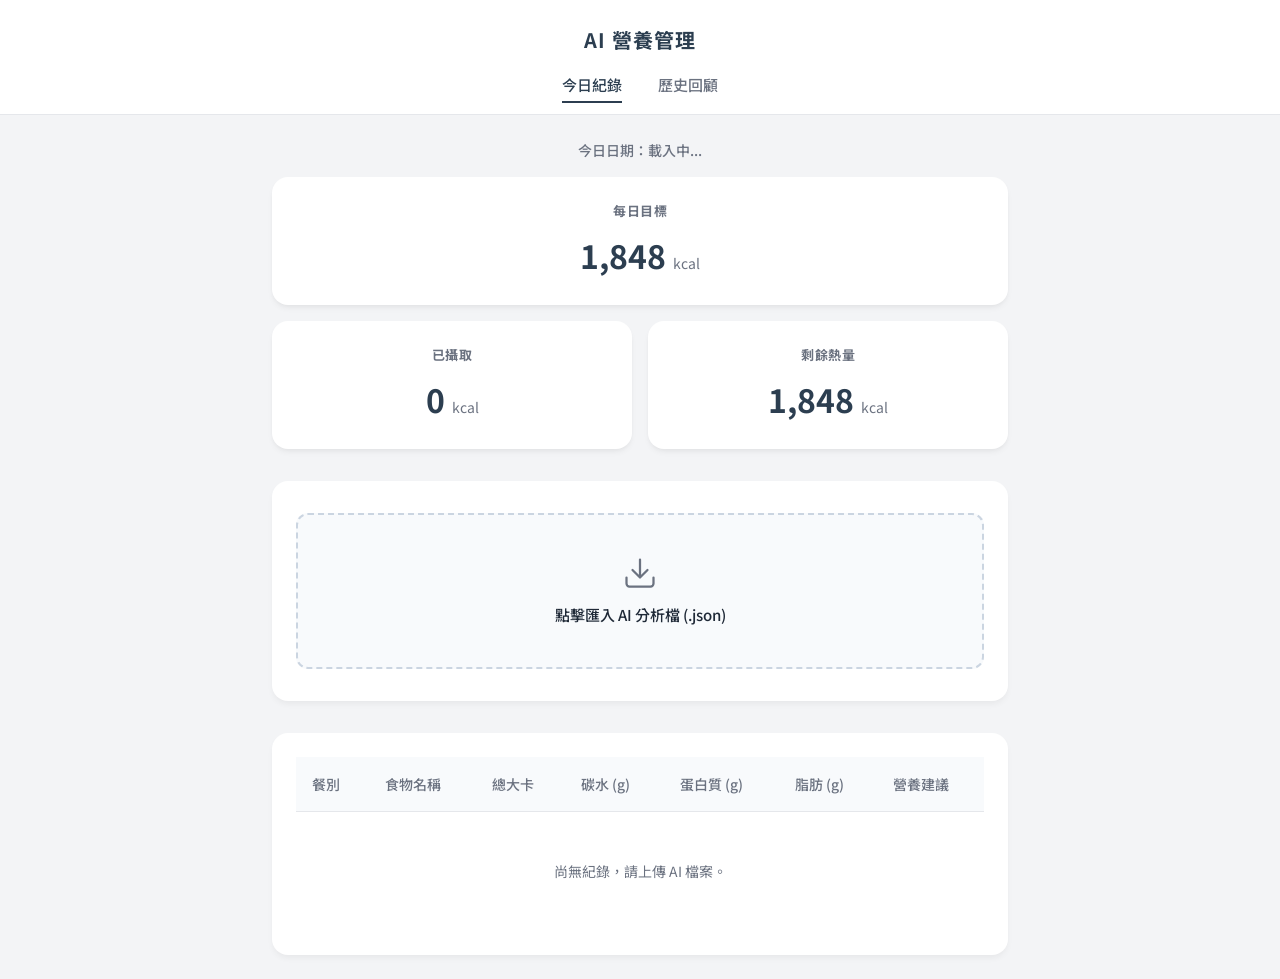
==== index.html @ b48408a4 "更新 index.html" ====
<!DOCTYPE html>
<html lang="zh-TW">
<head>
    <meta charset="UTF-8">
    <meta name="viewport" content="width=device-width, initial-scale=1.0">
    <title>AI 營養管理</title>
    <link rel="stylesheet" href="css/style.css">
    <link href="https://fonts.googleapis.com/css2?family=Noto+Sans+TC:wght@400;500;700&display=swap" rel="stylesheet">
</head>
<body>

    <header class="header">
        <h1>AI 營養管理</h1>
        <nav>
            <a href="index.html" class="active">今日紀錄</a>
            <a href="history.html">歷史回顧</a>
        </nav>
    </header>

    <main class="container">
        
        <section class="summary-section">
            <h2 id="current-date">今日日期：載入中...</h2>
            <div class="goal-card">
                <h3>每日目標</h3>
                <p class="goal-number">1,848 <span class="unit">kcal</span></p>
            </div>
            
            <div class="status-cards">
                <div class="status-card">
                    <h4>已攝取</h4>
                    <p id="total-consumed">0 <span class="unit">kcal</span></p>
                </div>
                <div class="status-card">
                    <h4>剩餘熱量</h4>
                    <p id="remaining-calories">1,848 <span class="unit">kcal</span></p>
                </div>
            </div>
        </section>

        <!-- 修改後的：匯入 JSON 檔案區塊 -->
        <section class="upload-section">
            <div class="upload-box">
                <label for="json-upload" class="upload-label">
                    <svg xmlns="http://www.w3.org/2000/svg" width="36" height="36" fill="none" stroke="currentColor" stroke-linecap="round" stroke-linejoin="round" stroke-width="1.5" class="icon" viewBox="0 0 24 24">
                        <path d="M21 15v4a2 2 0 0 1-2 2H5a2 2 0 0 1-2-2v-4M7 10l5 5 5-5M12 15V3"/>
                    </svg>
                    <span class="text">點擊匯入 AI 分析檔 (.json)</span>
                </label>
                <input type="file" id="json-upload" accept=".json">
            </div>
        </section>

        <section class="table-section">
            <div class="table-responsive">
                <table id="nutrition-table">
                    <thead>
                        <tr>
                            <th>餐別</th>
                            <th>食物名稱</th>
                            <th>總大卡</th>
                            <th>碳水 (g)</th>
                            <th>蛋白質 (g)</th>
                            <th>脂肪 (g)</th>
                            <th>營養建議</th>
                        </tr>
                    </thead>
                    <tbody id="table-body">
                        <tr class="empty-row">
                            <td colspan="7">尚無紀錄，請上傳 AI 檔案。</td>
                        </tr>
                    </tbody>
                    <tfoot id="table-footer">
                        <!-- 日總結會動態產生在這裡 -->
                    </tfoot>
                </table>
            </div>
        </section>

    </main>

    <!-- 現在只需要載入 storage.js 和 app.js，不需要 api.js 了！ -->
    <script src="js/storage.js"></script>
    <script src="js/app.js"></script>

</body>
</html>
---- css/style.css ----
:root {
    --primary-color: #2c3e50;    /* 專業深灰藍 */
    --accent-color: #3b82f6;     /* 現代亮藍色 (按鈕用) */
    --bg-color: #f3f4f6;         /* 乾淨的淺灰背景 */
    --card-bg: #ffffff;          
    --text-main: #1f2937;        
    --text-muted: #6b7280;       
    --border-color: #e5e7eb;     
    --highlight-bg: #f8fafc;     
}

* { box-sizing: border-box; margin: 0; padding: 0; }

body {
    font-family: 'Noto Sans TC', sans-serif;
    background-color: var(--bg-color);
    color: var(--text-main);
    line-height: 1.6;
}

/* 頂部導覽 */
.header {
    background-color: var(--card-bg);
    text-align: center;
    padding: 24px 0 16px;
    border-bottom: 1px solid var(--border-color);
}
.header h1 {
    font-size: 20px;
    font-weight: 700;
    color: var(--primary-color);
    margin-bottom: 16px;
    letter-spacing: 1px;
}
.header nav a {
    text-decoration: none;
    color: var(--text-muted);
    margin: 0 16px;
    padding-bottom: 6px;
    font-weight: 500;
    font-size: 15px;
    transition: all 0.2s;
}
.header nav a.active {
    color: var(--primary-color);
    border-bottom: 2px solid var(--primary-color);
}

.container { max-width: 768px; margin: 24px auto; padding: 0 16px; }

/* 摘要卡片 */
.summary-section { margin-bottom: 32px; }
#current-date {
    font-size: 14px;
    color: var(--text-muted);
    text-align: center;
    margin-bottom: 16px;
    font-weight: 500;
}
.goal-card, .status-card {
    background: var(--card-bg);
    border-radius: 16px;
    padding: 24px;
    text-align: center;
    box-shadow: 0 4px 6px -1px rgba(0, 0, 0, 0.05), 0 2px 4px -1px rgba(0, 0, 0, 0.03);
}
.goal-card { margin-bottom: 16px; }
.goal-card h3, .status-card h4 {
    font-size: 13px;
    color: var(--text-muted);
    text-transform: uppercase;
    letter-spacing: 0.5px;
    margin-bottom: 8px;
}
.goal-number, .status-card p {
    font-size: 32px;
    font-weight: 700;
    color: var(--primary-color);
}
.unit { font-size: 14px; color: var(--text-muted); font-weight: 400; }
.status-cards { display: flex; gap: 16px; }
.status-card { flex: 1; }

/* 上傳區塊 */
.upload-section {
    background: var(--card-bg);
    border-radius: 16px;
    padding: 32px 24px;
    text-align: center;
    box-shadow: 0 4px 6px -1px rgba(0, 0, 0, 0.05);
    margin-bottom: 32px;
}
.upload-box input[type="file"] { display: none; }
.upload-label {
    display: flex;
    flex-direction: column;
    align-items: center;
    padding: 40px 20px;
    border: 2px dashed #cbd5e1;
    border-radius: 12px;
    cursor: pointer;
    transition: all 0.2s;
    background-color: #f8fafc;
}
.upload-label:hover {
    border-color: var(--accent-color);
    background-color: #f0fdf4;
}
.upload-label .icon {
    color: var(--text-muted);
    margin-bottom: 12px;
}
.upload-label .text {
    color: var(--text-main);
    font-weight: 500;
    font-size: 15px;
}

/* 預覽與表單 */
.preview-container { margin-top: 24px; display: flex; flex-direction: column; align-items: center; }
#image-preview {
    max-width: 100%;
    max-height: 280px;
    border-radius: 12px;
    object-fit: cover;
    margin-bottom: 20px;
    box-shadow: 0 4px 6px -1px rgba(0,0,0,0.1);
}
.meal-select-container { margin-bottom: 24px; width: 100%; max-width: 300px; text-align: left; }
.meal-select-container label {
    display: block;
    font-size: 13px;
    color: var(--text-muted);
    margin-bottom: 8px;
}
.meal-select-container select {
    width: 100%;
    padding: 12px 16px;
    border: 1px solid var(--border-color);
    border-radius: 8px;
    font-size: 15px;
    color: var(--text-main);
    background-color: var(--card-bg);
    outline: none;
}
.analyze-btn {
    background-color: var(--accent-color);
    color: #fff;
    border: none;
    padding: 14px 32px;
    border-radius: 8px;
    font-size: 15px;
    font-weight: 500;
    cursor: pointer;
    width: 100%;
    max-width: 300px;
    transition: background-color 0.2s, transform 0.1s;
}
.analyze-btn:active { transform: scale(0.98); }
.analyze-btn:hover { background-color: #2563eb; }

/* 載入中動畫 */
.loading-container { margin-top: 24px; color: var(--text-muted); font-size: 14px; }
.spinner {
    border: 3px solid var(--border-color);
    border-top: 3px solid var(--accent-color);
    border-radius: 50%;
    width: 32px;
    height: 32px;
    animation: spin 1s linear infinite;
    margin: 0 auto 12px auto;
}
@keyframes spin { 0% { transform: rotate(0deg); } 100% { transform: rotate(360deg); } }

/* 表格區塊 */
.table-section {
    background: var(--card-bg);
    border-radius: 16px;
    padding: 24px;
    box-shadow: 0 4px 6px -1px rgba(0, 0, 0, 0.05);
    overflow: hidden;
}
.table-responsive { overflow-x: auto; }
table { width: 100%; border-collapse: collapse; min-width: 600px; font-size: 14px; }
th, td { padding: 16px; border-bottom: 1px solid var(--border-color); text-align: left; }
th {
    background-color: var(--highlight-bg);
    color: var(--text-muted);
    font-weight: 500;
    white-space: nowrap;
}
tr:last-child td { border-bottom: none; }
.empty-row td { text-align: center; color: var(--text-muted); padding: 48px 20px; }
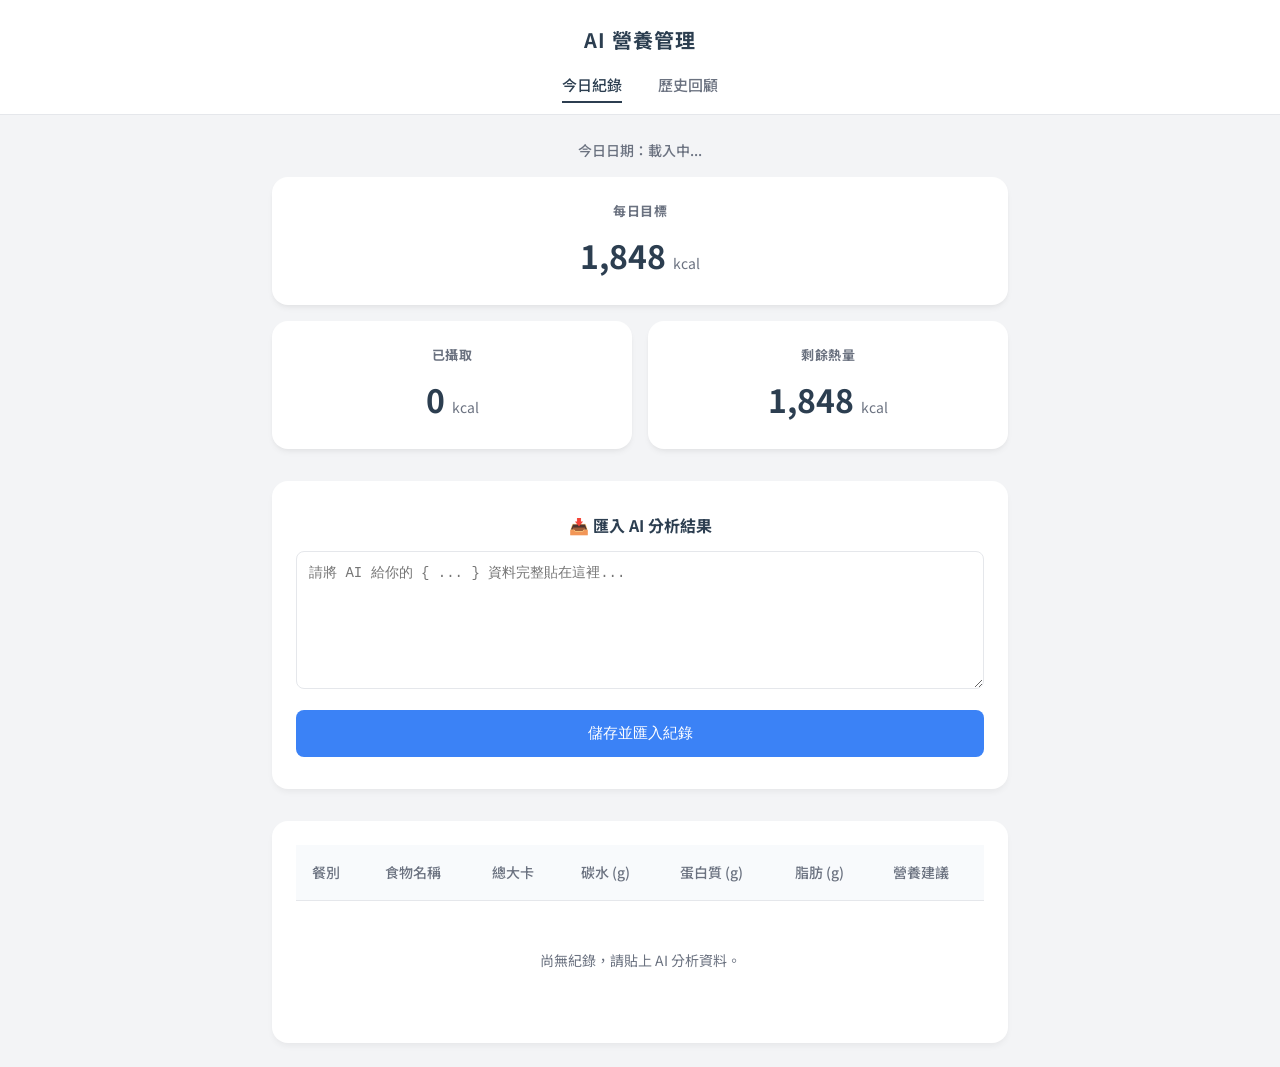
==== commit e2d807d7: "更新 index.html" ====
--- a/index.html
+++ b/index.html
@@ -38,17 +38,11 @@
             </div>
         </section>
 
-        <!-- 修改後的：匯入 JSON 檔案區塊 -->
+        <!-- 全新的文字貼上區塊 -->
         <section class="upload-section">
-            <div class="upload-box">
-                <label for="json-upload" class="upload-label">
-                    <svg xmlns="http://www.w3.org/2000/svg" width="36" height="36" fill="none" stroke="currentColor" stroke-linecap="round" stroke-linejoin="round" stroke-width="1.5" class="icon" viewBox="0 0 24 24">
-                        <path d="M21 15v4a2 2 0 0 1-2 2H5a2 2 0 0 1-2-2v-4M7 10l5 5 5-5M12 15V3"/>
-                    </svg>
-                    <span class="text">點擊匯入 AI 分析檔 (.json)</span>
-                </label>
-                <input type="file" id="json-upload" accept=".json">
-            </div>
+            <h3 style="margin-bottom: 12px; font-size: 16px; color: var(--primary-color);">📥 匯入 AI 分析結果</h3>
+            <textarea id="json-input" rows="7" style="width: 100%; padding: 12px; border-radius: 8px; border: 1px solid var(--border-color); margin-bottom: 15px; font-family: monospace; font-size: 14px;" placeholder="請將 AI 給你的 { ... } 資料完整貼在這裡..."></textarea>
+            <button id="import-btn" class="analyze-btn" style="width: 100%; max-width: 100%;">儲存並匯入紀錄</button>
         </section>
 
         <section class="table-section">
@@ -67,7 +61,7 @@
                     </thead>
                     <tbody id="table-body">
                         <tr class="empty-row">
-                            <td colspan="7">尚無紀錄，請上傳 AI 檔案。</td>
+                            <td colspan="7">尚無紀錄，請貼上 AI 分析資料。</td>
                         </tr>
                     </tbody>
                     <tfoot id="table-footer">
@@ -79,7 +73,7 @@
 
     </main>
 
-    <!-- 現在只需要載入 storage.js 和 app.js，不需要 api.js 了！ -->
+    <!-- 移除了 api.js，現在只需要這兩個大腦 -->
     <script src="js/storage.js"></script>
     <script src="js/app.js"></script>
 
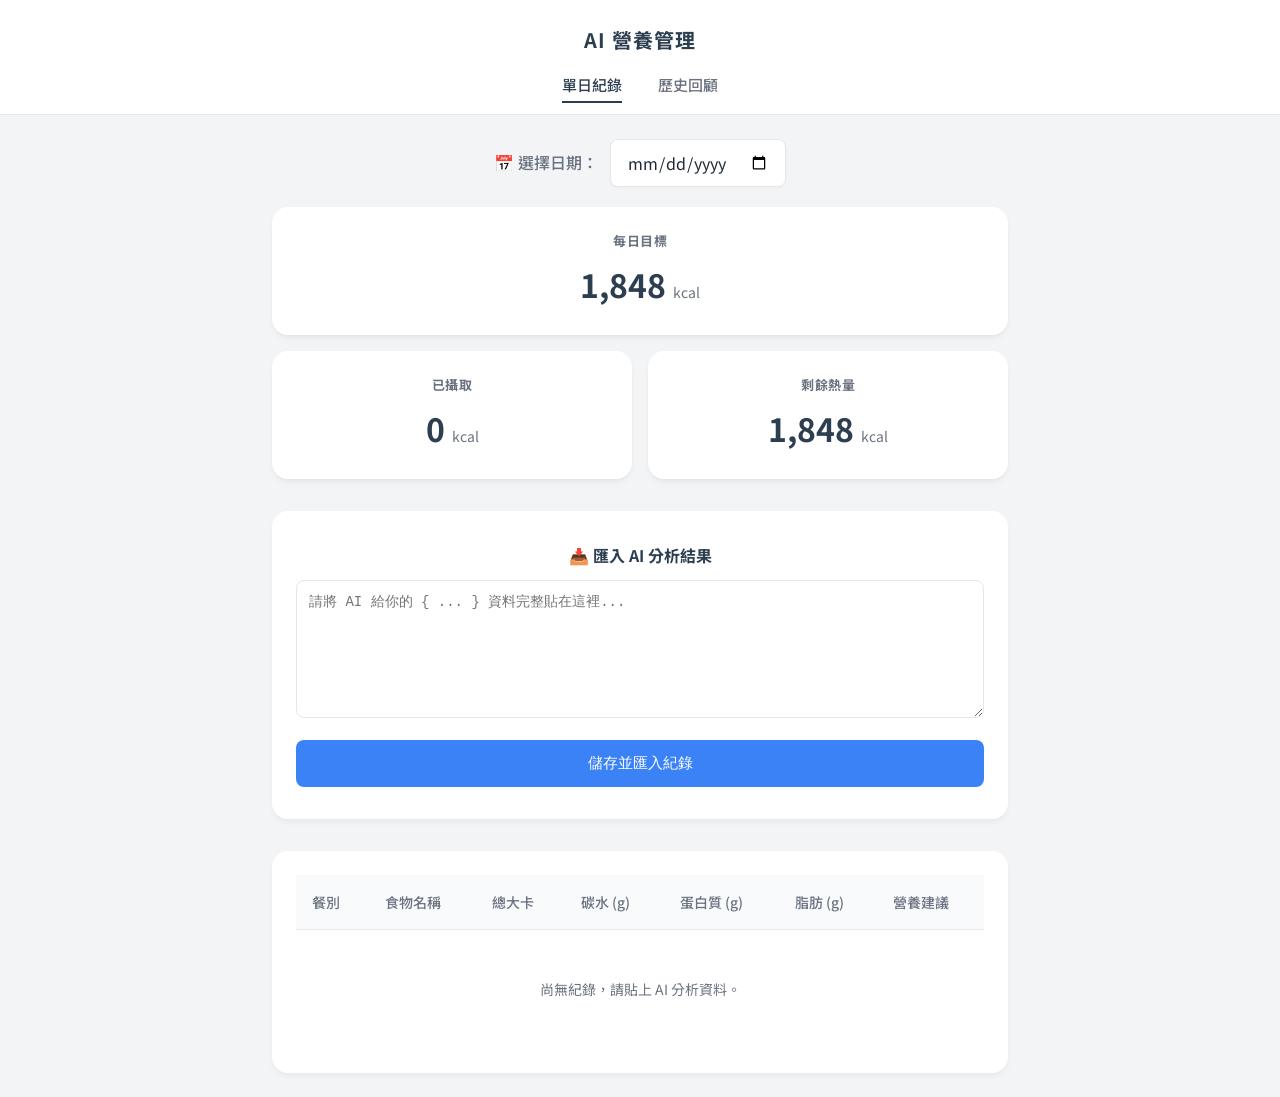
==== commit 7ea12d6a: "更新 index.html" ====
--- a/index.html
+++ b/index.html
@@ -12,7 +12,7 @@
     <header class="header">
         <h1>AI 營養管理</h1>
         <nav>
-            <a href="index.html" class="active">今日紀錄</a>
+            <a href="index.html" class="active">單日紀錄</a>
             <a href="history.html">歷史回顧</a>
         </nav>
     </header>
@@ -20,7 +20,12 @@
     <main class="container">
         
         <section class="summary-section">
-            <h2 id="current-date">今日日期：載入中...</h2>
+            <!-- 全新的日期選擇器 -->
+            <div style="display: flex; align-items: center; justify-content: center; margin-bottom: 20px;">
+                <label for="record-date" style="font-weight: 500; margin-right: 12px; color: var(--text-muted);">📅 選擇日期：</label>
+                <input type="date" id="record-date" style="padding: 10px 16px; border: 1px solid var(--border-color); border-radius: 8px; font-family: inherit; font-size: 16px; outline: none; color: var(--text-main); background-color: var(--card-bg); box-shadow: 0 2px 4px rgba(0,0,0,0.02);">
+            </div>
+
             <div class="goal-card">
                 <h3>每日目標</h3>
                 <p class="goal-number">1,848 <span class="unit">kcal</span></p>
@@ -38,7 +43,6 @@
             </div>
         </section>
 
-        <!-- 全新的文字貼上區塊 -->
         <section class="upload-section">
             <h3 style="margin-bottom: 12px; font-size: 16px; color: var(--primary-color);">📥 匯入 AI 分析結果</h3>
             <textarea id="json-input" rows="7" style="width: 100%; padding: 12px; border-radius: 8px; border: 1px solid var(--border-color); margin-bottom: 15px; font-family: monospace; font-size: 14px;" placeholder="請將 AI 給你的 { ... } 資料完整貼在這裡..."></textarea>
@@ -73,7 +77,6 @@
 
     </main>
 
-    <!-- 移除了 api.js，現在只需要這兩個大腦 -->
     <script src="js/storage.js"></script>
     <script src="js/app.js"></script>
 
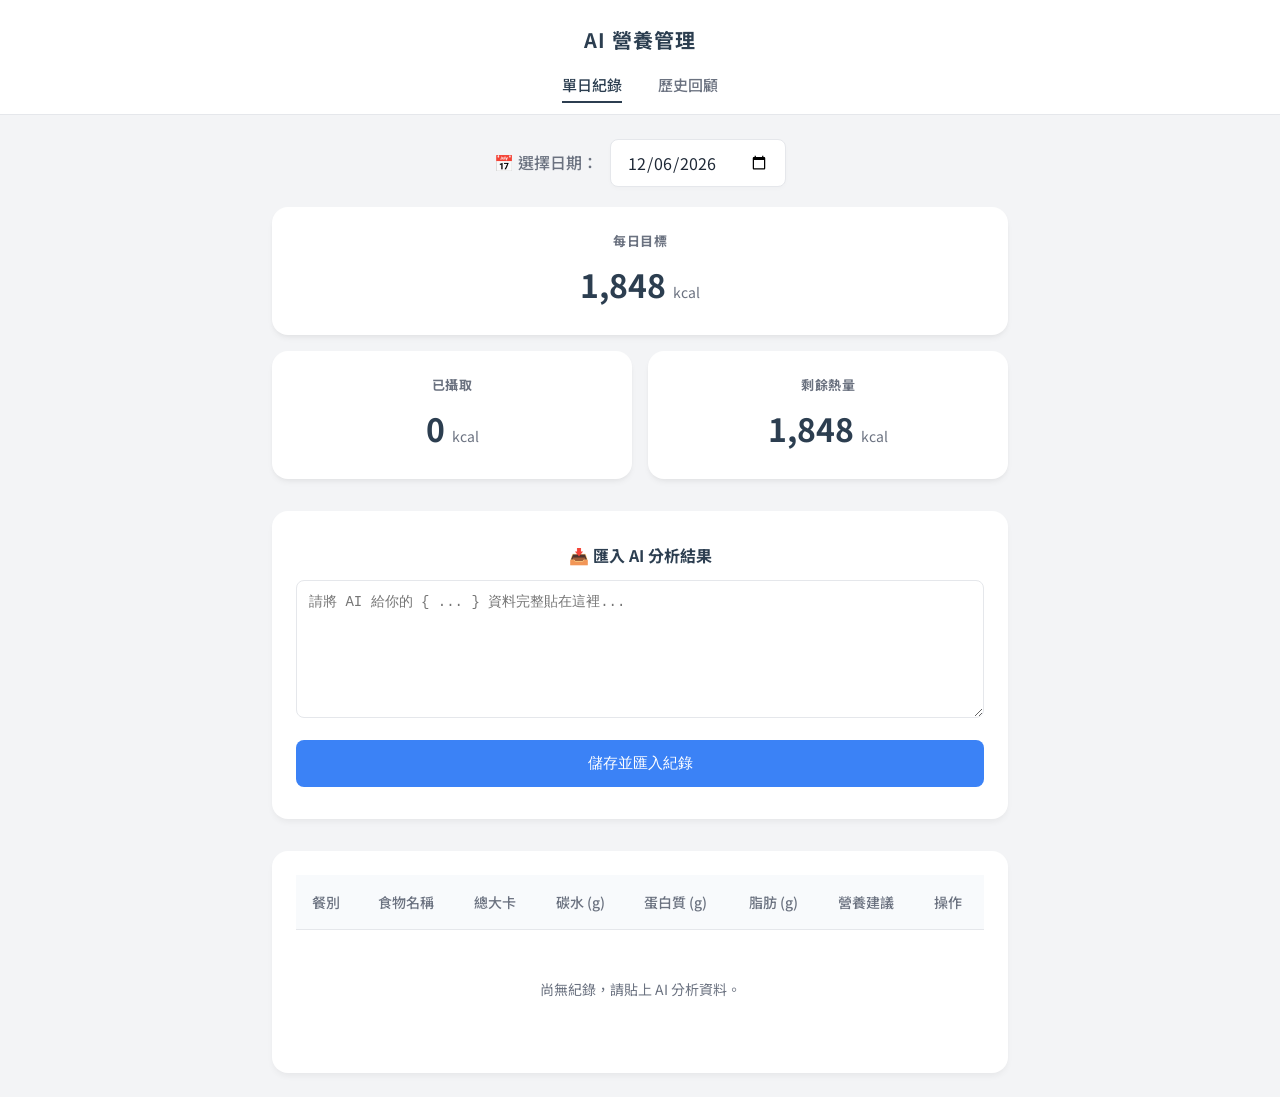
==== commit f82f1921: "更新 index.html" ====
--- a/index.html
+++ b/index.html
@@ -20,7 +20,6 @@
     <main class="container">
         
         <section class="summary-section">
-            <!-- 全新的日期選擇器 -->
             <div style="display: flex; align-items: center; justify-content: center; margin-bottom: 20px;">
                 <label for="record-date" style="font-weight: 500; margin-right: 12px; color: var(--text-muted);">📅 選擇日期：</label>
                 <input type="date" id="record-date" style="padding: 10px 16px; border: 1px solid var(--border-color); border-radius: 8px; font-family: inherit; font-size: 16px; outline: none; color: var(--text-main); background-color: var(--card-bg); box-shadow: 0 2px 4px rgba(0,0,0,0.02);">
@@ -61,11 +60,12 @@
                             <th>蛋白質 (g)</th>
                             <th>脂肪 (g)</th>
                             <th>營養建議</th>
+                            <th>操作</th>
                         </tr>
                     </thead>
                     <tbody id="table-body">
                         <tr class="empty-row">
-                            <td colspan="7">尚無紀錄，請貼上 AI 分析資料。</td>
+                            <td colspan="8">尚無紀錄，請貼上 AI 分析資料。</td>
                         </tr>
                     </tbody>
                     <tfoot id="table-footer">
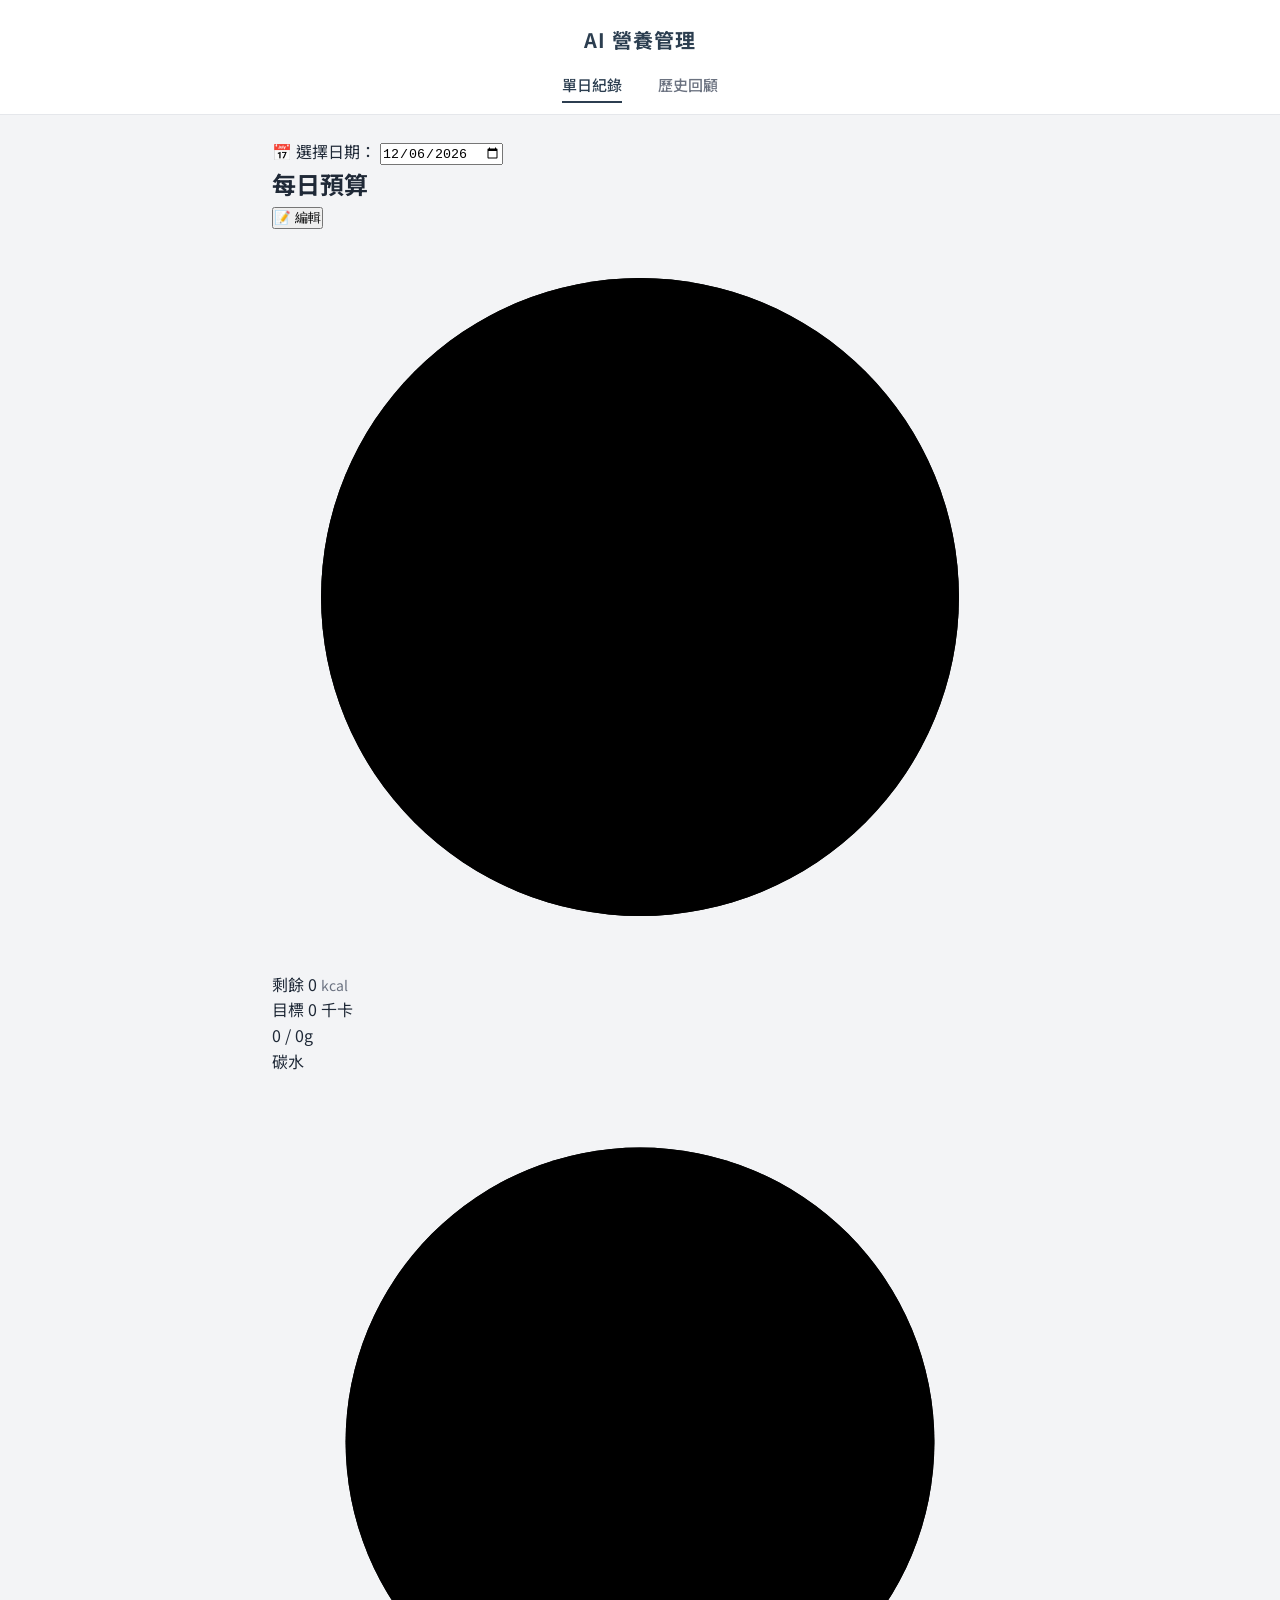
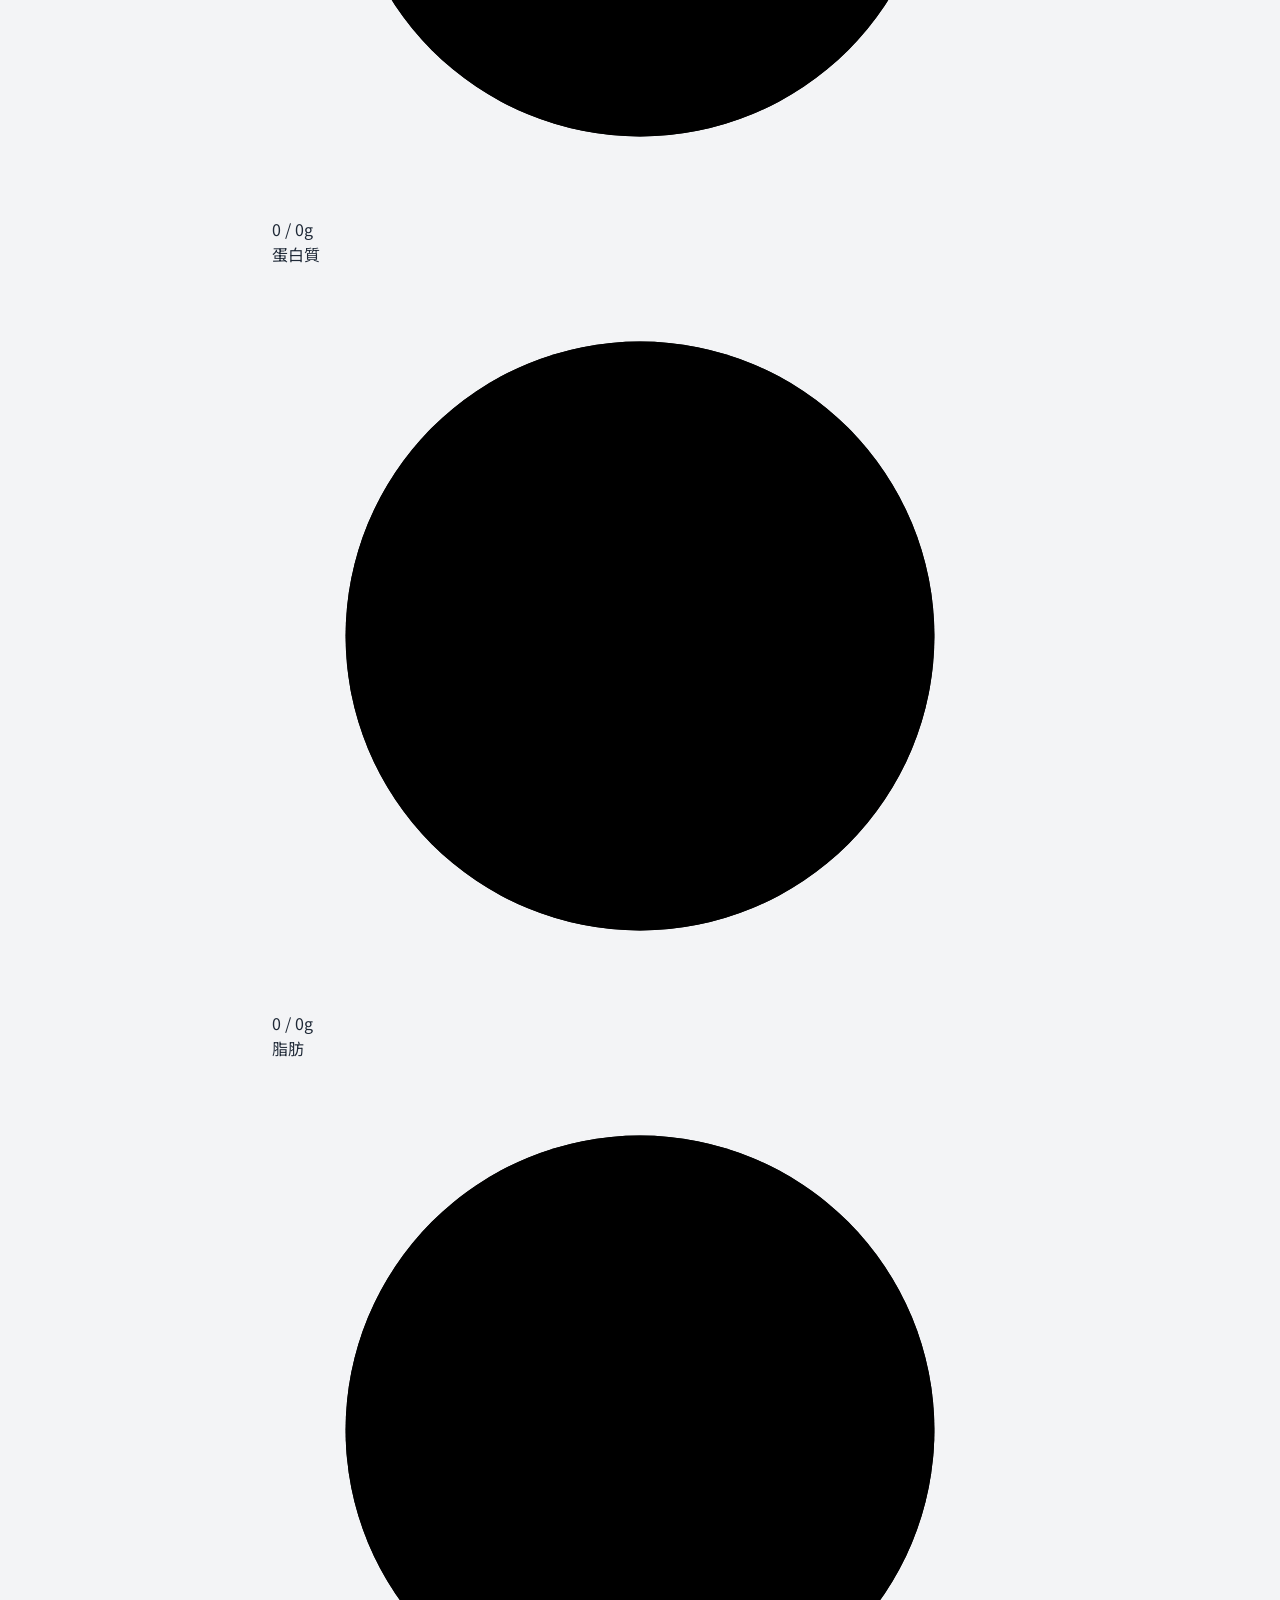
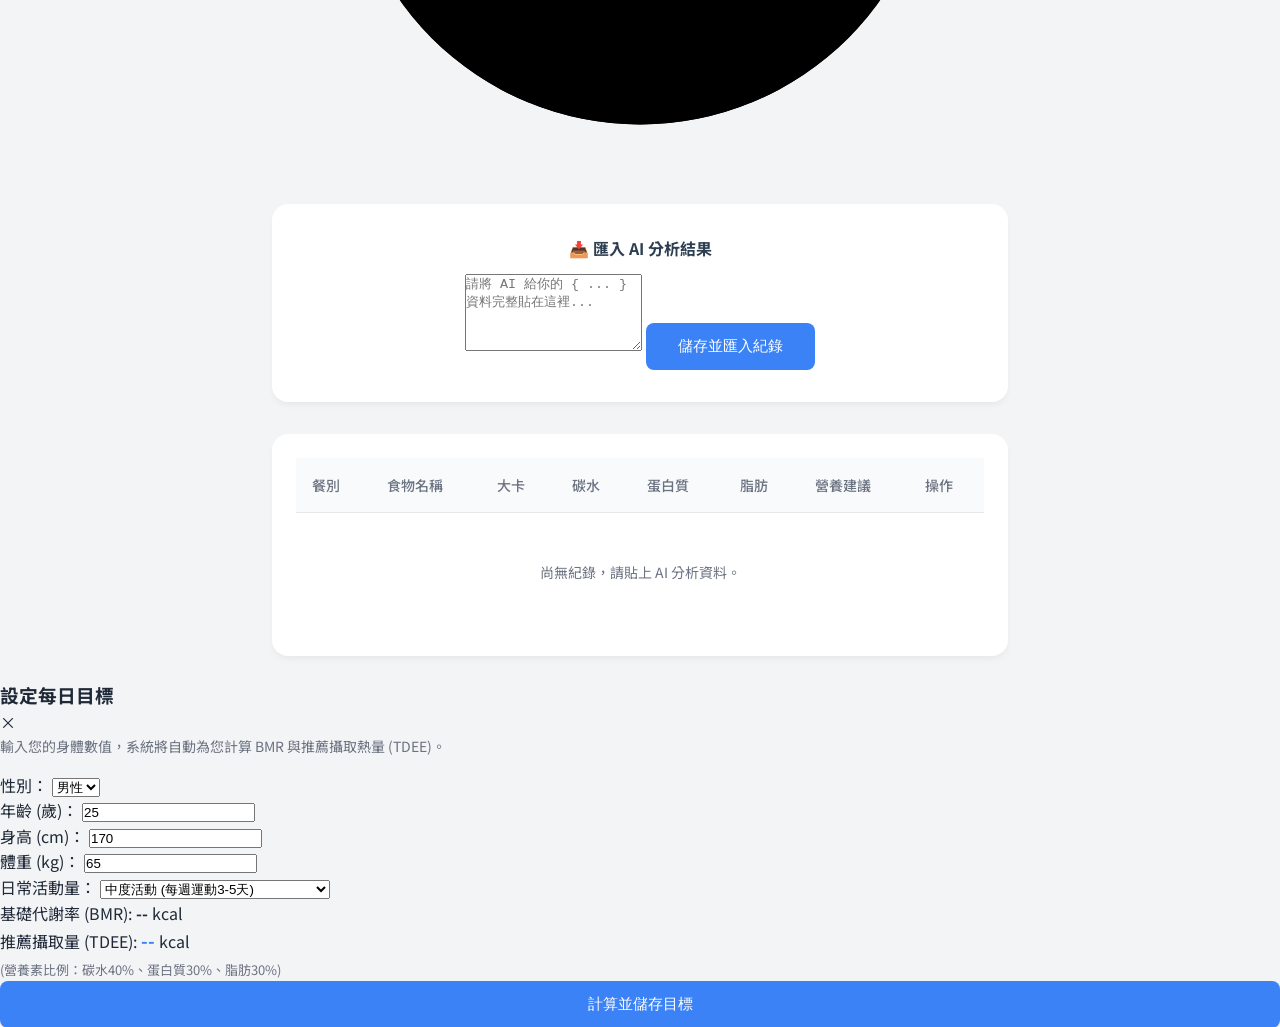
==== commit 8e7c8544: "更新 index.html" ====
--- a/index.html
+++ b/index.html
@@ -19,33 +19,81 @@
 
     <main class="container">
         
-        <section class="summary-section">
-            <div style="display: flex; align-items: center; justify-content: center; margin-bottom: 20px;">
-                <label for="record-date" style="font-weight: 500; margin-right: 12px; color: var(--text-muted);">📅 選擇日期：</label>
-                <input type="date" id="record-date" style="padding: 10px 16px; border: 1px solid var(--border-color); border-radius: 8px; font-family: inherit; font-size: 16px; outline: none; color: var(--text-main); background-color: var(--card-bg); box-shadow: 0 2px 4px rgba(0,0,0,0.02);">
-            </div>
+        <div class="date-selector">
+            <label for="record-date">📅 選擇日期：</label>
+            <input type="date" id="record-date">
+        </div>
 
-            <div class="goal-card">
-                <h3>每日目標</h3>
-                <p class="goal-number">1,848 <span class="unit">kcal</span></p>
+        <!-- 🌟 全新的視覺化儀表板 -->
+        <section class="dashboard-section">
+            <div class="dash-header">
+                <h2>每日預算</h2>
+                <button id="edit-goal-btn" class="edit-btn">📝 編輯</button>
             </div>
             
-            <div class="status-cards">
-                <div class="status-card">
-                    <h4>已攝取</h4>
-                    <p id="total-consumed">0 <span class="unit">kcal</span></p>
+            <div class="dash-grid">
+                <!-- 左側：總熱量環形圖 -->
+                <div class="dash-card cal-card">
+                    <div class="ring-container main-ring">
+                        <svg viewBox="0 0 150 150">
+                            <circle class="ring-bg" cx="75" cy="75" r="65"></circle>
+                            <circle class="ring-progress" id="cal-ring" cx="75" cy="75" r="65"></circle>
+                        </svg>
+                        <div class="ring-text">
+                            <span class="label">剩餘</span>
+                            <span class="value" id="dash-rem-cal">0</span>
+                            <span class="unit">kcal</span>
+                        </div>
+                    </div>
+                    <div class="goal-text" id="dash-goal-cal">目標 0 千卡</div>
                 </div>
-                <div class="status-card">
-                    <h4>剩餘熱量</h4>
-                    <p id="remaining-calories">1,848 <span class="unit">kcal</span></p>
+
+                <!-- 右側：三大營養素 -->
+                <div class="dash-card macros-card">
+                    <div class="macro-row">
+                        <div class="macro-info">
+                            <div class="macro-val"><span id="dash-carbs-val">0</span> <span class="macro-goal">/ <span id="dash-carbs-goal">0</span>g</span></div>
+                            <div class="macro-name">碳水</div>
+                        </div>
+                        <div class="mini-ring-container">
+                            <svg viewBox="0 0 40 40">
+                                <circle class="ring-bg" cx="20" cy="20" r="16"></circle>
+                                <circle class="ring-progress carbs-color" id="carbs-ring" cx="20" cy="20" r="16"></circle>
+                            </svg>
+                        </div>
+                    </div>
+                    <div class="macro-row">
+                        <div class="macro-info">
+                            <div class="macro-val"><span id="dash-pro-val">0</span> <span class="macro-goal">/ <span id="dash-pro-goal">0</span>g</span></div>
+                            <div class="macro-name">蛋白質</div>
+                        </div>
+                        <div class="mini-ring-container">
+                            <svg viewBox="0 0 40 40">
+                                <circle class="ring-bg" cx="20" cy="20" r="16"></circle>
+                                <circle class="ring-progress pro-color" id="pro-ring" cx="20" cy="20" r="16"></circle>
+                            </svg>
+                        </div>
+                    </div>
+                    <div class="macro-row">
+                        <div class="macro-info">
+                            <div class="macro-val"><span id="dash-fat-val">0</span> <span class="macro-goal">/ <span id="dash-fat-goal">0</span>g</span></div>
+                            <div class="macro-name">脂肪</div>
+                        </div>
+                        <div class="mini-ring-container">
+                            <svg viewBox="0 0 40 40">
+                                <circle class="ring-bg" cx="20" cy="20" r="16"></circle>
+                                <circle class="ring-progress fat-color" id="fat-ring" cx="20" cy="20" r="16"></circle>
+                            </svg>
+                        </div>
+                    </div>
                 </div>
             </div>
         </section>
 
         <section class="upload-section">
             <h3 style="margin-bottom: 12px; font-size: 16px; color: var(--primary-color);">📥 匯入 AI 分析結果</h3>
-            <textarea id="json-input" rows="7" style="width: 100%; padding: 12px; border-radius: 8px; border: 1px solid var(--border-color); margin-bottom: 15px; font-family: monospace; font-size: 14px;" placeholder="請將 AI 給你的 { ... } 資料完整貼在這裡..."></textarea>
-            <button id="import-btn" class="analyze-btn" style="width: 100%; max-width: 100%;">儲存並匯入紀錄</button>
+            <textarea id="json-input" rows="5" placeholder="請將 AI 給你的 { ... } 資料完整貼在這裡..."></textarea>
+            <button id="import-btn" class="analyze-btn">儲存並匯入紀錄</button>
         </section>
 
         <section class="table-section">
@@ -55,28 +103,76 @@
                         <tr>
                             <th>餐別</th>
                             <th>食物名稱</th>
-                            <th>總大卡</th>
-                            <th>碳水 (g)</th>
-                            <th>蛋白質 (g)</th>
-                            <th>脂肪 (g)</th>
+                            <th>大卡</th>
+                            <th>碳水</th>
+                            <th>蛋白質</th>
+                            <th>脂肪</th>
                             <th>營養建議</th>
                             <th>操作</th>
                         </tr>
                     </thead>
                     <tbody id="table-body">
-                        <tr class="empty-row">
-                            <td colspan="8">尚無紀錄，請貼上 AI 分析資料。</td>
-                        </tr>
+                        <tr class="empty-row"><td colspan="8">尚無紀錄，請貼上 AI 分析資料。</td></tr>
                     </tbody>
-                    <tfoot id="table-footer">
-                        <!-- 日總結會動態產生在這裡 -->
-                    </tfoot>
+                    <tfoot id="table-footer"></tfoot>
                 </table>
             </div>
         </section>
 
     </main>
 
+    <!-- 🌟 設定目標與BMR計算機的彈出視窗 -->
+    <div id="settings-modal" class="modal">
+        <div class="modal-content">
+            <div class="modal-header">
+                <h3>設定每日目標</h3>
+                <span class="close-btn" id="close-modal">&times;</span>
+            </div>
+            <div class="modal-body">
+                <p style="font-size: 14px; color: var(--text-muted); margin-bottom: 15px;">輸入您的身體數值，系統將自動為您計算 BMR 與推薦攝取熱量 (TDEE)。</p>
+                
+                <div class="form-group">
+                    <label>性別：</label>
+                    <select id="user-gender">
+                        <option value="male">男性</option>
+                        <option value="female">女性</option>
+                    </select>
+                </div>
+                <div class="form-group">
+                    <label>年齡 (歲)：</label>
+                    <input type="number" id="user-age" value="25">
+                </div>
+                <div class="form-group">
+                    <label>身高 (cm)：</label>
+                    <input type="number" id="user-height" value="170">
+                </div>
+                <div class="form-group">
+                    <label>體重 (kg)：</label>
+                    <input type="number" id="user-weight" value="65">
+                </div>
+                <div class="form-group">
+                    <label>日常活動量：</label>
+                    <select id="user-activity">
+                        <option value="1.2">久坐 (幾乎不運動)</option>
+                        <option value="1.375">輕度活動 (每週運動1-3天)</option>
+                        <option value="1.55" selected>中度活動 (每週運動3-5天)</option>
+                        <option value="1.725">高度活動 (每週運動6-7天)</option>
+                        <option value="1.9">非常高度活動 (勞力工作或雙倍訓練)</option>
+                    </select>
+                </div>
+                
+                <div class="calc-results">
+                    <p>基礎代謝率 (BMR): <strong id="res-bmr">--</strong> kcal</p>
+                    <p>推薦攝取量 (TDEE): <strong id="res-tdee" style="color: var(--accent-color); font-size: 18px;">--</strong> kcal</p>
+                    <p style="font-size: 13px; color: var(--text-muted); margin-top: 5px;">(營養素比例：碳水40%、蛋白質30%、脂肪30%)</p>
+                </div>
+            </div>
+            <div class="modal-footer">
+                <button id="calc-save-btn" class="analyze-btn" style="width: 100%;">計算並儲存目標</button>
+            </div>
+        </div>
+    </div>
+
     <script src="js/storage.js"></script>
     <script src="js/app.js"></script>
 
--- a/css/style.css
+++ b/css/style.css
@@ -1,7 +1,7 @@
 :root {
-    --primary-color: #2c3e50;    /* 專業深灰藍 */
-    --accent-color: #3b82f6;     /* 現代亮藍色 (按鈕用) */
-    --bg-color: #f3f4f6;         /* 乾淨的淺灰背景 */
+    --primary-color: #2c3e50;    
+    --accent-color: #3b82f6;     
+    --bg-color: #f3f4f6;         
     --card-bg: #ffffff;          
     --text-main: #1f2937;        
     --text-muted: #6b7280;       
@@ -18,7 +18,6 @@
     line-height: 1.6;
 }
 
-/* 頂部導覽 */
 .header {
     background-color: var(--card-bg);
     text-align: center;
@@ -48,7 +47,6 @@
 
 .container { max-width: 768px; margin: 24px auto; padding: 0 16px; }
 
-/* 摘要卡片 */
 .summary-section { margin-bottom: 32px; }
 #current-date {
     font-size: 14px;
@@ -81,7 +79,6 @@
 .status-cards { display: flex; gap: 16px; }
 .status-card { flex: 1; }
 
-/* 上傳區塊 */
 .upload-section {
     background: var(--card-bg);
     border-radius: 16px;
@@ -90,59 +87,7 @@
     box-shadow: 0 4px 6px -1px rgba(0, 0, 0, 0.05);
     margin-bottom: 32px;
 }
-.upload-box input[type="file"] { display: none; }
-.upload-label {
-    display: flex;
-    flex-direction: column;
-    align-items: center;
-    padding: 40px 20px;
-    border: 2px dashed #cbd5e1;
-    border-radius: 12px;
-    cursor: pointer;
-    transition: all 0.2s;
-    background-color: #f8fafc;
-}
-.upload-label:hover {
-    border-color: var(--accent-color);
-    background-color: #f0fdf4;
-}
-.upload-label .icon {
-    color: var(--text-muted);
-    margin-bottom: 12px;
-}
-.upload-label .text {
-    color: var(--text-main);
-    font-weight: 500;
-    font-size: 15px;
-}
 
-/* 預覽與表單 */
-.preview-container { margin-top: 24px; display: flex; flex-direction: column; align-items: center; }
-#image-preview {
-    max-width: 100%;
-    max-height: 280px;
-    border-radius: 12px;
-    object-fit: cover;
-    margin-bottom: 20px;
-    box-shadow: 0 4px 6px -1px rgba(0,0,0,0.1);
-}
-.meal-select-container { margin-bottom: 24px; width: 100%; max-width: 300px; text-align: left; }
-.meal-select-container label {
-    display: block;
-    font-size: 13px;
-    color: var(--text-muted);
-    margin-bottom: 8px;
-}
-.meal-select-container select {
-    width: 100%;
-    padding: 12px 16px;
-    border: 1px solid var(--border-color);
-    border-radius: 8px;
-    font-size: 15px;
-    color: var(--text-main);
-    background-color: var(--card-bg);
-    outline: none;
-}
 .analyze-btn {
     background-color: var(--accent-color);
     color: #fff;
@@ -152,27 +97,11 @@
     font-size: 15px;
     font-weight: 500;
     cursor: pointer;
-    width: 100%;
-    max-width: 300px;
     transition: background-color 0.2s, transform 0.1s;
 }
 .analyze-btn:active { transform: scale(0.98); }
 .analyze-btn:hover { background-color: #2563eb; }
 
-/* 載入中動畫 */
-.loading-container { margin-top: 24px; color: var(--text-muted); font-size: 14px; }
-.spinner {
-    border: 3px solid var(--border-color);
-    border-top: 3px solid var(--accent-color);
-    border-radius: 50%;
-    width: 32px;
-    height: 32px;
-    animation: spin 1s linear infinite;
-    margin: 0 auto 12px auto;
-}
-@keyframes spin { 0% { transform: rotate(0deg); } 100% { transform: rotate(360deg); } }
-
-/* 表格區塊 */
 .table-section {
     background: var(--card-bg);
     border-radius: 16px;
@@ -191,3 +120,20 @@
 }
 tr:last-child td { border-bottom: none; }
 .empty-row td { text-align: center; color: var(--text-muted); padding: 48px 20px; }
+
+/* 刪除按鈕樣式 */
+.delete-btn {
+    background: transparent;
+    border: 1px solid transparent;
+    color: #ef4444; 
+    cursor: pointer;
+    font-size: 13px;
+    padding: 6px 10px;
+    border-radius: 6px;
+    transition: all 0.2s;
+    font-weight: 500;
+}
+.delete-btn:hover {
+    background: #fee2e2;
+    border-color: #f87171;
+}
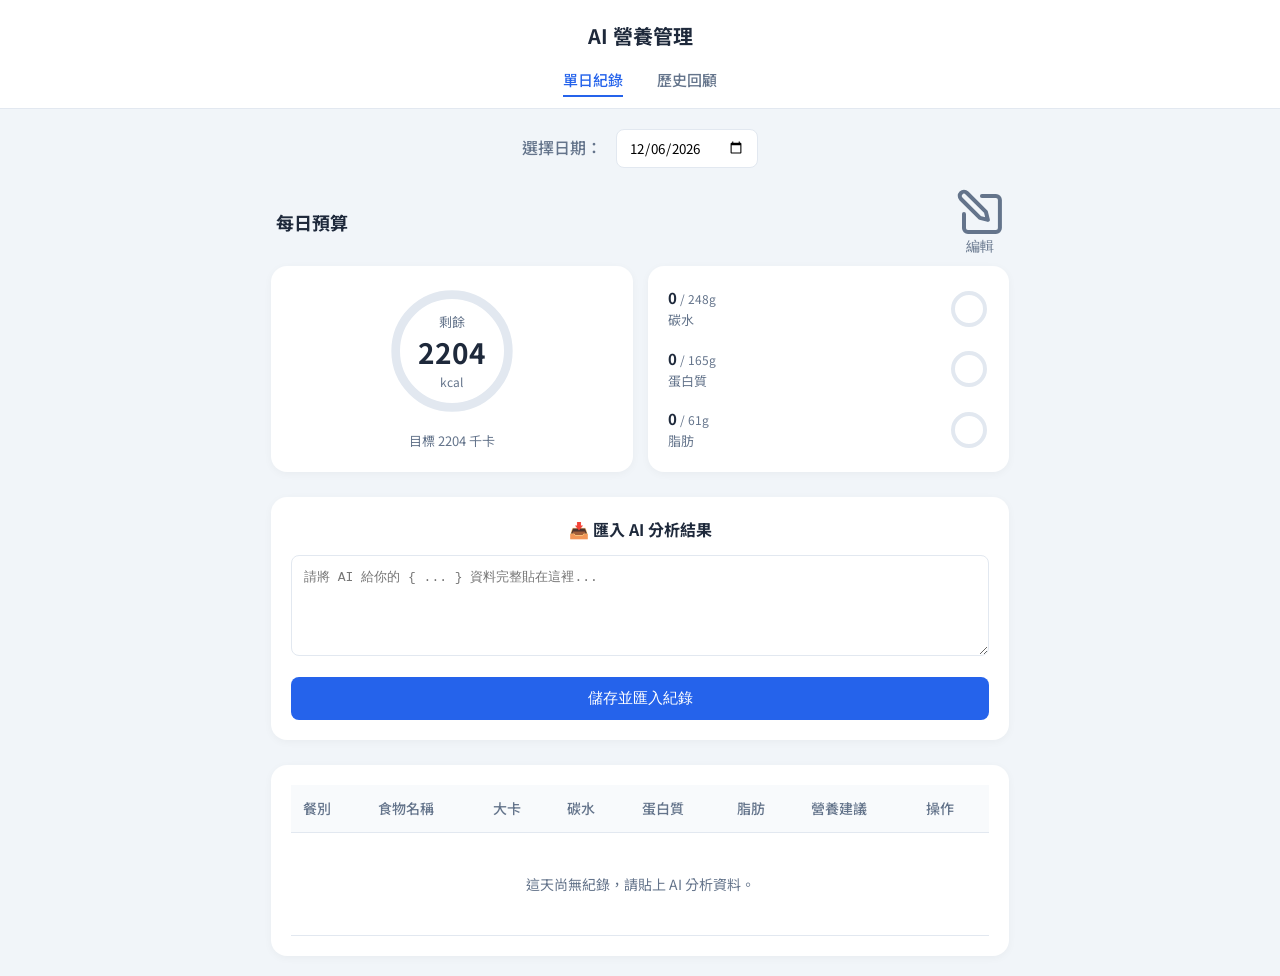
==== commit 9248be94: "更新 index.html" ====
--- a/index.html
+++ b/index.html
@@ -20,19 +20,24 @@
     <main class="container">
         
         <div class="date-selector">
-            <label for="record-date">📅 選擇日期：</label>
+            <label for="record-date">選擇日期：</label>
             <input type="date" id="record-date">
         </div>
 
-        <!-- 🌟 全新的視覺化儀表板 -->
         <section class="dashboard-section">
             <div class="dash-header">
                 <h2>每日預算</h2>
-                <button id="edit-goal-btn" class="edit-btn">📝 編輯</button>
+                <button id="edit-goal-btn" class="edit-btn">
+                    <!-- 🌟 方格與筆的經典編輯圖示 -->
+                    <svg xmlns="http://www.w3.org/2000/svg" width="16" height="16" viewBox="0 0 24 24" fill="none" stroke="currentColor" stroke-width="2" stroke-linecap="round" stroke-linejoin="round">
+                        <path d="M11 4H4a2 2 0 0 0-2 2v14a2 2 0 0 0 2 2h14a2 2 0 0 0 2-2v-7"></path>
+                        <path d="M18.5 2.5a2.121 2.121 0 0 1 3 3L12 15l-4 1 1-4 9.5-9.5z"></path>
+                    </svg>
+                    編輯
+                </button>
             </div>
             
             <div class="dash-grid">
-                <!-- 左側：總熱量環形圖 -->
                 <div class="dash-card cal-card">
                     <div class="ring-container main-ring">
                         <svg viewBox="0 0 150 150">
@@ -48,7 +53,6 @@
                     <div class="goal-text" id="dash-goal-cal">目標 0 千卡</div>
                 </div>
 
-                <!-- 右側：三大營養素 -->
                 <div class="dash-card macros-card">
                     <div class="macro-row">
                         <div class="macro-info">
@@ -121,7 +125,6 @@
 
     </main>
 
-    <!-- 🌟 設定目標與BMR計算機的彈出視窗 -->
     <div id="settings-modal" class="modal">
         <div class="modal-content">
             <div class="modal-header">
--- a/css/style.css
+++ b/css/style.css
@@ -1,12 +1,17 @@
 :root {
-    --primary-color: #2c3e50;    
-    --accent-color: #3b82f6;     
-    --bg-color: #f3f4f6;         
+    --primary-color: #1e293b;    
+    --accent-color: #2563eb;     
+    --bg-color: #f1f5f9;         
     --card-bg: #ffffff;          
-    --text-main: #1f2937;        
-    --text-muted: #6b7280;       
-    --border-color: #e5e7eb;     
-    --highlight-bg: #f8fafc;     
+    --text-main: #334155;        
+    --text-muted: #64748b;       
+    --border-color: #e2e8f0;     
+    
+    --ring-bg: #e2e8f0;
+    --cal-color: #3b82f6;
+    --carbs-color: #84cc16;
+    --pro-color: #f59e0b;
+    --fat-color: #eab308;
 }
 
 * { box-sizing: border-box; margin: 0; padding: 0; }
@@ -21,119 +26,183 @@
 .header {
     background-color: var(--card-bg);
     text-align: center;
-    padding: 24px 0 16px;
+    padding: 20px 0 15px;
     border-bottom: 1px solid var(--border-color);
 }
-.header h1 {
-    font-size: 20px;
-    font-weight: 700;
-    color: var(--primary-color);
-    margin-bottom: 16px;
-    letter-spacing: 1px;
-}
+.header h1 { font-size: 20px; color: var(--primary-color); margin-bottom: 15px; }
 .header nav a {
-    text-decoration: none;
-    color: var(--text-muted);
-    margin: 0 16px;
-    padding-bottom: 6px;
-    font-weight: 500;
-    font-size: 15px;
-    transition: all 0.2s;
-}
-.header nav a.active {
-    color: var(--primary-color);
-    border-bottom: 2px solid var(--primary-color);
-}
-
-.container { max-width: 768px; margin: 24px auto; padding: 0 16px; }
-
-.summary-section { margin-bottom: 32px; }
-#current-date {
-    font-size: 14px;
-    color: var(--text-muted);
-    text-align: center;
-    margin-bottom: 16px;
-    font-weight: 500;
-}
-.goal-card, .status-card {
-    background: var(--card-bg);
-    border-radius: 16px;
-    padding: 24px;
-    text-align: center;
-    box-shadow: 0 4px 6px -1px rgba(0, 0, 0, 0.05), 0 2px 4px -1px rgba(0, 0, 0, 0.03);
-}
-.goal-card { margin-bottom: 16px; }
-.goal-card h3, .status-card h4 {
-    font-size: 13px;
-    color: var(--text-muted);
-    text-transform: uppercase;
-    letter-spacing: 0.5px;
-    margin-bottom: 8px;
-}
-.goal-number, .status-card p {
-    font-size: 32px;
-    font-weight: 700;
-    color: var(--primary-color);
-}
-.unit { font-size: 14px; color: var(--text-muted); font-weight: 400; }
-.status-cards { display: flex; gap: 16px; }
-.status-card { flex: 1; }
-
-.upload-section {
-    background: var(--card-bg);
-    border-radius: 16px;
-    padding: 32px 24px;
-    text-align: center;
-    box-shadow: 0 4px 6px -1px rgba(0, 0, 0, 0.05);
-    margin-bottom: 32px;
-}
-
-.analyze-btn {
-    background-color: var(--accent-color);
-    color: #fff;
-    border: none;
-    padding: 14px 32px;
-    border-radius: 8px;
-    font-size: 15px;
-    font-weight: 500;
-    cursor: pointer;
-    transition: background-color 0.2s, transform 0.1s;
-}
-.analyze-btn:active { transform: scale(0.98); }
-.analyze-btn:hover { background-color: #2563eb; }
-
-.table-section {
-    background: var(--card-bg);
-    border-radius: 16px;
-    padding: 24px;
-    box-shadow: 0 4px 6px -1px rgba(0, 0, 0, 0.05);
-    overflow: hidden;
-}
+    text-decoration: none; color: var(--text-muted); margin: 0 15px; font-weight: 500; font-size: 15px;
+}
+.header nav a.active { color: var(--accent-color); border-bottom: 2px solid var(--accent-color); padding-bottom: 5px;}
+
+.container { max-width: 768px; margin: 20px auto; padding: 0 15px; }
+
+/* 日期選擇器 */
+.date-selector { text-align: center; margin-bottom: 20px; }
+.date-selector label { font-weight: 500; color: var(--text-muted); margin-right: 10px; }
+.date-selector input { padding: 8px 12px; border: 1px solid var(--border-color); border-radius: 8px; outline: none; font-family: inherit;}
+
+/* 儀表板設計 */
+.dashboard-section { margin-bottom: 25px; }
+.dash-header { display: flex; justify-content: space-between; align-items: center; margin-bottom: 10px; padding: 0 5px; }
+.dash-header h2 { font-size: 18px; color: var(--primary-color); }
+.edit-btn { background: none; border: none; color: var(--text-muted); cursor: pointer; font-size: 14px; font-weight: 500; }
+.edit-btn:hover { color: var(--accent-color); }
+
+.dash-grid { display: grid; grid-template-columns: 1fr 1fr; gap: 15px; }
+.dash-card { background: var(--card-bg); border-radius: 16px; padding: 20px; box-shadow: 0 2px 8px rgba(0,0,0,0.04); }
+
+/* 環形圖共通設定 */
+svg { transform: rotate(-90deg); width: 100%; height: 100%; }
+circle { fill: none; stroke-linecap: round; }
+.ring-bg { stroke: var(--ring-bg); }
+.ring-progress { transition: stroke-dashoffset 1s ease-out; }
+
+/* 大環形 (熱量) */
+.main-ring { position: relative; width: 130px; height: 130px; margin: 0 auto; }
+.main-ring circle { stroke-width: 10; }
+.main-ring .ring-progress { stroke: var(--cal-color); stroke-dasharray: 408; stroke-dashoffset: 408; }
+.ring-text { position: absolute; top: 50%; left: 50%; transform: translate(-50%, -50%); text-align: center; }
+.ring-text .label { display: block; font-size: 13px; color: var(--text-muted); }
+.ring-text .value { display: block; font-size: 28px; font-weight: 700; color: var(--primary-color); line-height: 1.1; margin: 4px 0; }
+.ring-text .unit { display: block; font-size: 12px; color: var(--text-muted); }
+.goal-text { text-align: center; font-size: 13px; color: var(--text-muted); margin-top: 15px; }
+
+/* 小環形 (營養素) */
+.macros-card { display: flex; flex-direction: column; justify-content: space-between; }
+.macro-row { display: flex; justify-content: space-between; align-items: center; margin-bottom: 12px; }
+.macro-row:last-child { margin-bottom: 0; }
+.macro-info { flex: 1; }
+.macro-val { font-size: 15px; font-weight: 700; color: var(--primary-color); }
+.macro-goal { font-size: 12px; color: var(--text-muted); font-weight: 400; }
+.macro-name { font-size: 13px; color: var(--text-muted); }
+.mini-ring-container { width: 40px; height: 40px; position: relative; }
+.mini-ring-container circle { stroke-width: 4; }
+.mini-ring-container .ring-progress { stroke-dasharray: 100; stroke-dashoffset: 100; }
+.carbs-color { stroke: var(--carbs-color); }
+.pro-color { stroke: var(--pro-color); }
+.fat-color { stroke: var(--fat-color); }
+
+/* 其他區塊 */
+.upload-section { background: var(--card-bg); border-radius: 16px; padding: 20px; text-align: center; margin-bottom: 25px; box-shadow: 0 2px 8px rgba(0,0,0,0.04); }
+#json-input { width: 100%; padding: 12px; border-radius: 8px; border: 1px solid var(--border-color); margin-bottom: 15px; font-family: monospace; font-size: 13px; outline: none; }
+.analyze-btn { background-color: var(--accent-color); color: #fff; border: none; padding: 12px 24px; border-radius: 8px; font-size: 15px; font-weight: 500; cursor: pointer; width: 100%; transition: opacity 0.2s; }
+.analyze-btn:hover { opacity: 0.9; }
+
+.table-section { background: var(--card-bg); border-radius: 16px; padding: 20px; overflow: hidden; box-shadow: 0 2px 8px rgba(0,0,0,0.04); }
 .table-responsive { overflow-x: auto; }
 table { width: 100%; border-collapse: collapse; min-width: 600px; font-size: 14px; }
-th, td { padding: 16px; border-bottom: 1px solid var(--border-color); text-align: left; }
-th {
-    background-color: var(--highlight-bg);
-    color: var(--text-muted);
-    font-weight: 500;
-    white-space: nowrap;
-}
-tr:last-child td { border-bottom: none; }
-.empty-row td { text-align: center; color: var(--text-muted); padding: 48px 20px; }
-
-/* 刪除按鈕樣式 */
-.delete-btn {
-    background: transparent;
-    border: 1px solid transparent;
-    color: #ef4444; 
-    cursor: pointer;
-    font-size: 13px;
-    padding: 6px 10px;
-    border-radius: 6px;
-    transition: all 0.2s;
-    font-weight: 500;
-}
-.delete-btn:hover {
-    background: #fee2e2;
-    border-color: #f87171;
-}
+th, td { padding: 12px; border-bottom: 1px solid var(--border-color); text-align: left; }
+th { color: var(--text-muted); font-weight: 500; background: #f8fafc; }
+.empty-row td { text-align: center; color: var(--text-muted); padding: 40px 20px; }
+.delete-btn { background: #fee2e2; border: none; color: #ef4444; padding: 6px 10px; border-radius: 6px; cursor: pointer; font-size: 12px; }
+
+/* Modal 彈出視窗 */
+.modal { display: none; position: fixed; top: 0; left: 0; width: 100%; height: 100%; background: rgba(0,0,0,0.5); z-index: 1000; align-items: center; justify-content: center; }
+.modal.show { display: flex; }
+.modal-content { background: var(--card-bg); width: 90%; max-width: 400px; border-radius: 16px; overflow: hidden; box-shadow: 0 10px 25px rgba(0,0,0,0.2); }
+.modal-header { padding: 15px 20px; background: #f8fafc; border-bottom: 1px solid var(--border-color); display: flex; justify-content: space-between; align-items: center; }
+.modal-header h3 { font-size: 16px; color: var(--primary-color); }
+.close-btn { font-size: 24px; color: var(--text-muted); cursor: pointer; line-height: 1; }
+.modal-body { padding: 20px; }
+.form-group { margin-bottom: 12px; display: flex; justify-content: space-between; align-items: center; }
+.form-group label { font-size: 14px; color: var(--text-main); }
+.form-group input, .form-group select { padding: 8px; border: 1px solid var(--border-color); border-radius: 6px; width: 60%; font-family: inherit; }
+.calc-results { margin-top: 20px; padding: 15px; background: #f0fdf4; border-radius: 8px; border: 1px solid #bbf7d0; text-align: center; }
+.modal-footer { padding: 15px 20px; border-top: 1px solid var(--border-color); }
+
+/* =========================================
+   新增：歷史紀錄卡片專屬樣式
+   ========================================= */
+.history-card { 
+    background: var(--card-bg); 
+    border-radius: 16px; 
+    padding: 20px; 
+    margin-bottom: 16px; 
+    box-shadow: 0 2px 8px rgba(0,0,0,0.04); 
+    cursor: pointer; 
+    transition: transform 0.2s, box-shadow 0.2s; 
+}
+.history-card:active { transform: scale(0.98); }
+.history-date { 
+    font-weight: 700; 
+    color: var(--primary-color); 
+    margin-bottom: 15px; 
+    font-size: 16px; 
+    border-bottom: 1px solid var(--border-color); 
+    padding-bottom: 10px;
+}
+.history-content { 
+    display: flex; 
+    align-items: stretch; 
+}
+.history-cal { 
+    flex: 1; 
+    text-align: center; 
+    border-right: 1px solid var(--border-color); 
+    display: flex;
+    flex-direction: column;
+    justify-content: center;
+}
+.history-cal .val { 
+    font-size: 32px; 
+    font-weight: 700; 
+    color: var(--cal-color); 
+    line-height: 1.1;
+}
+.history-cal .unit { 
+    font-size: 13px; 
+    color: var(--text-muted); 
+    margin-top: 4px;
+}
+.history-macros { 
+    flex: 1; 
+    display: flex; 
+    flex-direction: column; 
+    justify-content: space-between; 
+    padding-left: 20px;
+}
+.history-macro-item { 
+    font-size: 14px; 
+    color: var(--text-main); 
+    display: flex; 
+    justify-content: space-between;
+    align-items: center;
+    padding: 4px 0;
+}
+.history-macro-item span:first-child { color: var(--text-muted); font-size: 13px; }
+.history-macro-item span:last-child { font-weight: 500; }
+
+/* =========================================
+   新增：歷史詳細餐點清單卡片
+   ========================================= */
+.history-meal-card { 
+    background: #f8fafc; 
+    border-radius: 12px; 
+    padding: 16px; 
+    margin-bottom: 12px; 
+    border: 1px solid var(--border-color); 
+}
+.history-meal-card:last-child { margin-bottom: 0; }
+.history-meal-header { 
+    display: flex; 
+    justify-content: space-between; 
+    align-items: center;
+    margin-bottom: 8px; 
+}
+.history-meal-name { font-size: 15px; font-weight: 700; color: var(--primary-color); }
+.history-meal-cal { font-weight: 700; color: var(--cal-color); font-size: 15px; }
+.history-meal-macros { 
+    font-size: 13px; 
+    color: var(--text-muted); 
+    margin-bottom: 12px; 
+}
+.history-meal-advice { 
+    font-size: 13px; 
+    color: var(--text-main); 
+    background: #fff; 
+    padding: 12px; 
+    border-radius: 8px; 
+    border-left: 4px solid var(--accent-color); 
+    line-height: 1.5;
+}
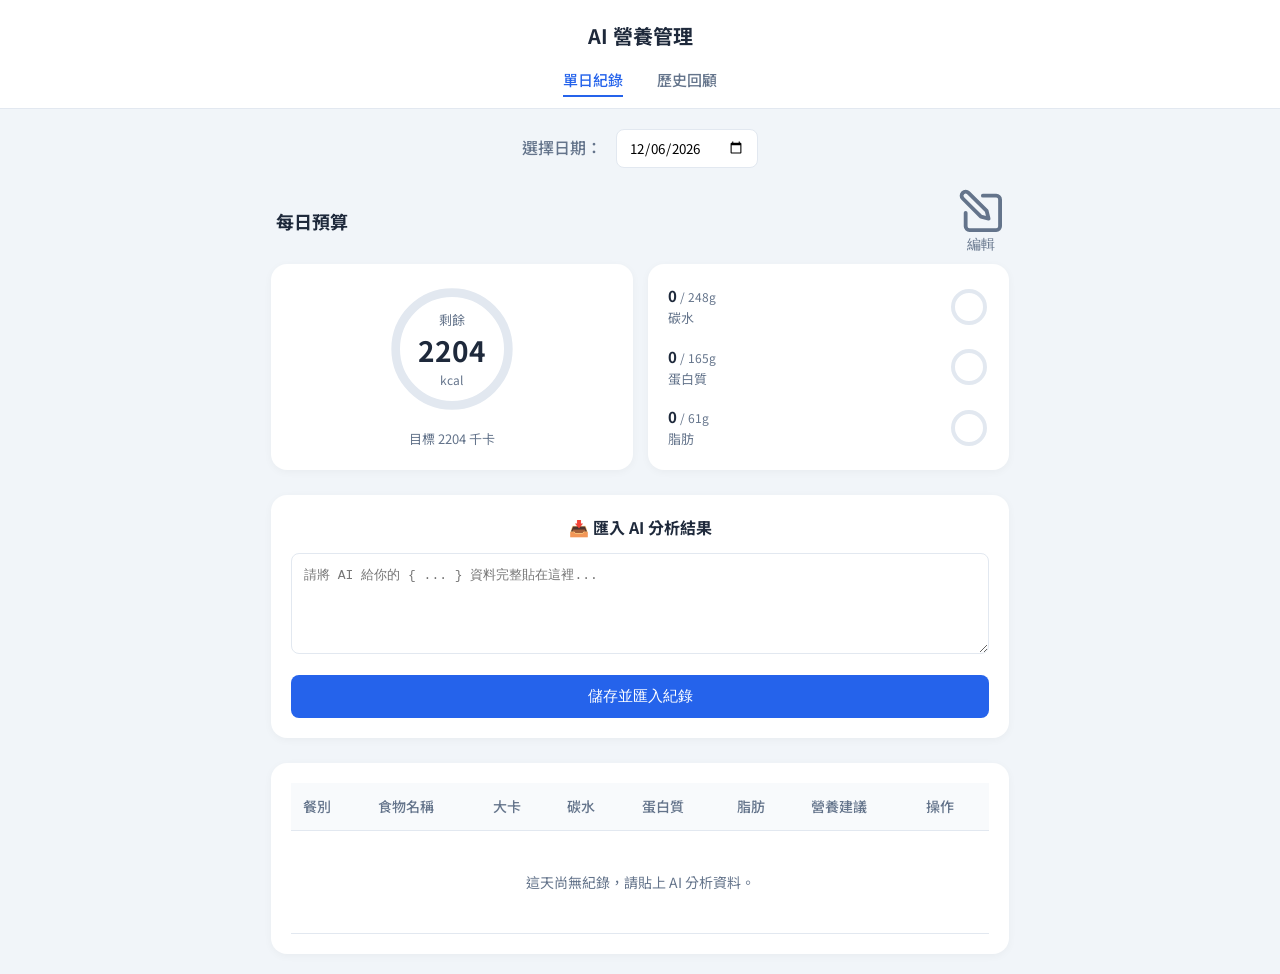
==== commit 6eab7092: "Update index.html" ====
--- a/index.html
+++ b/index.html
@@ -28,8 +28,8 @@
             <div class="dash-header">
                 <h2>每日預算</h2>
                 <button id="edit-goal-btn" class="edit-btn">
-                    <!-- 🌟 方格與筆的經典編輯圖示 -->
-                    <svg xmlns="http://www.w3.org/2000/svg" width="16" height="16" viewBox="0 0 24 24" fill="none" stroke="currentColor" stroke-width="2" stroke-linecap="round" stroke-linejoin="round">
+                    <!-- 圖示已縮小為 14x14 -->
+                    <svg xmlns="http://www.w3.org/2000/svg" width="14" height="14" viewBox="0 0 24 24" fill="none" stroke="currentColor" stroke-width="2" stroke-linecap="round" stroke-linejoin="round">
                         <path d="M11 4H4a2 2 0 0 0-2 2v14a2 2 0 0 0 2 2h14a2 2 0 0 0 2-2v-7"></path>
                         <path d="M18.5 2.5a2.121 2.121 0 0 1 3 3L12 15l-4 1 1-4 9.5-9.5z"></path>
                     </svg>
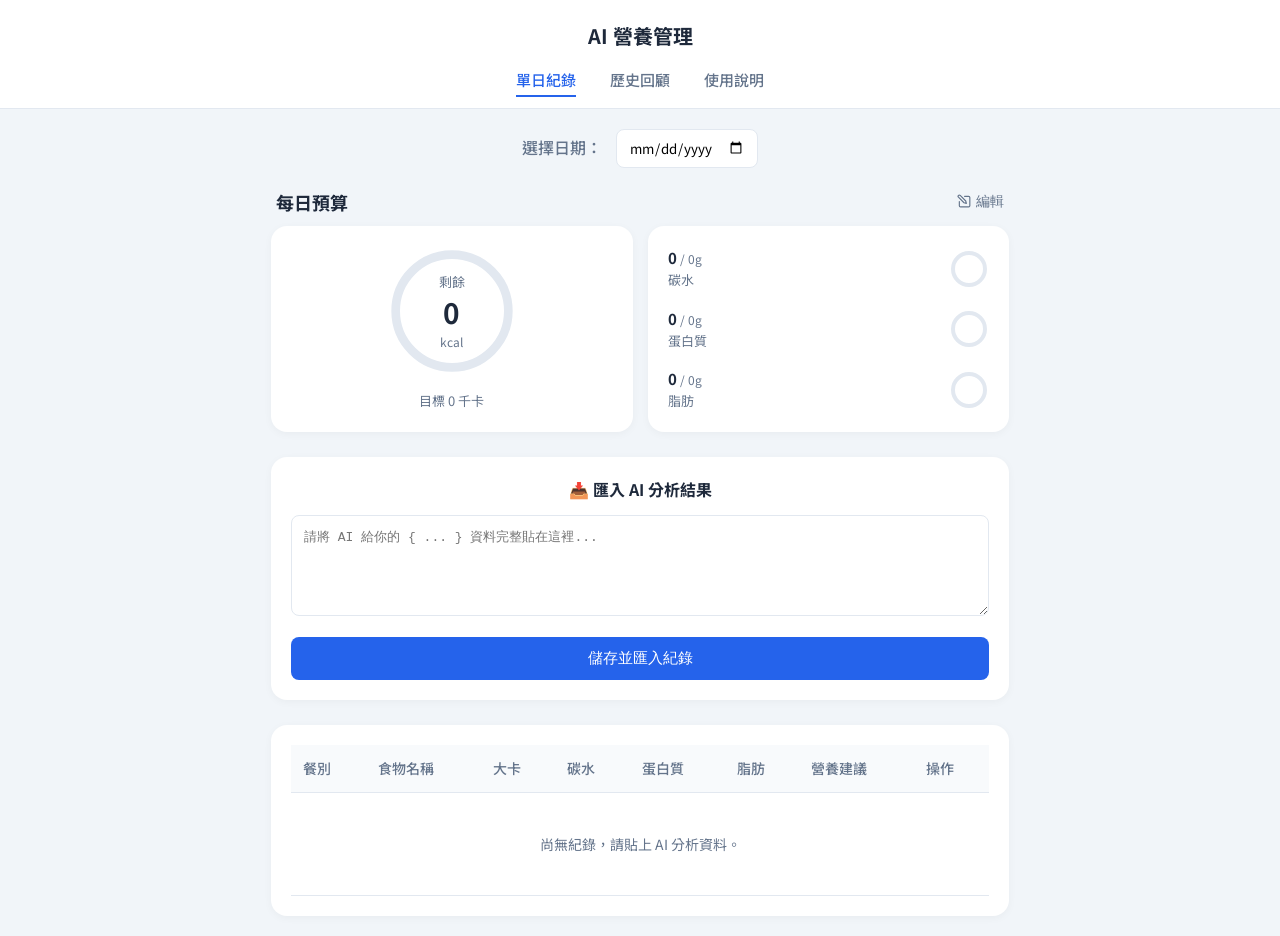
==== commit d0d78c47: "更新 index.html" ====
--- a/index.html
+++ b/index.html
@@ -14,7 +14,9 @@
         <nav>
             <a href="index.html" class="active">單日紀錄</a>
             <a href="history.html">歷史回顧</a>
+            <a href="guide.html">使用說明</a>
         </nav>
+
     </header>
 
     <main class="container">
--- a/css/style.css
+++ b/css/style.css
@@ -46,8 +46,26 @@
 .dashboard-section { margin-bottom: 25px; }
 .dash-header { display: flex; justify-content: space-between; align-items: center; margin-bottom: 10px; padding: 0 5px; }
 .dash-header h2 { font-size: 18px; color: var(--primary-color); }
-.edit-btn { background: none; border: none; color: var(--text-muted); cursor: pointer; font-size: 14px; font-weight: 500; }
+
+.edit-btn { 
+    background: none; 
+    border: none; 
+    color: var(--text-muted); 
+    cursor: pointer; 
+    font-size: 14px; 
+    font-weight: 500; 
+    display: flex; 
+    align-items: center; 
+    gap: 5px; 
+    transition: color 0.2s; 
+}
 .edit-btn:hover { color: var(--accent-color); }
+/* 確保 SVG 的大小與文字完美搭配 */
+.edit-btn svg {
+    width: 14px;
+    height: 14px;
+    margin-bottom: 1px;
+}
 
 .dash-grid { display: grid; grid-template-columns: 1fr 1fr; gap: 15px; }
 .dash-card { background: var(--card-bg); border-radius: 16px; padding: 20px; box-shadow: 0 2px 8px rgba(0,0,0,0.04); }
@@ -112,7 +130,7 @@
 .modal-footer { padding: 15px 20px; border-top: 1px solid var(--border-color); }
 
 /* =========================================
-   新增：歷史紀錄卡片專屬樣式
+   歷史紀錄卡片專屬樣式
    ========================================= */
 .history-card { 
     background: var(--card-bg); 
@@ -174,7 +192,7 @@
 .history-macro-item span:last-child { font-weight: 500; }
 
 /* =========================================
-   新增：歷史詳細餐點清單卡片
+   歷史詳細餐點清單卡片
    ========================================= */
 .history-meal-card { 
     background: #f8fafc; 
